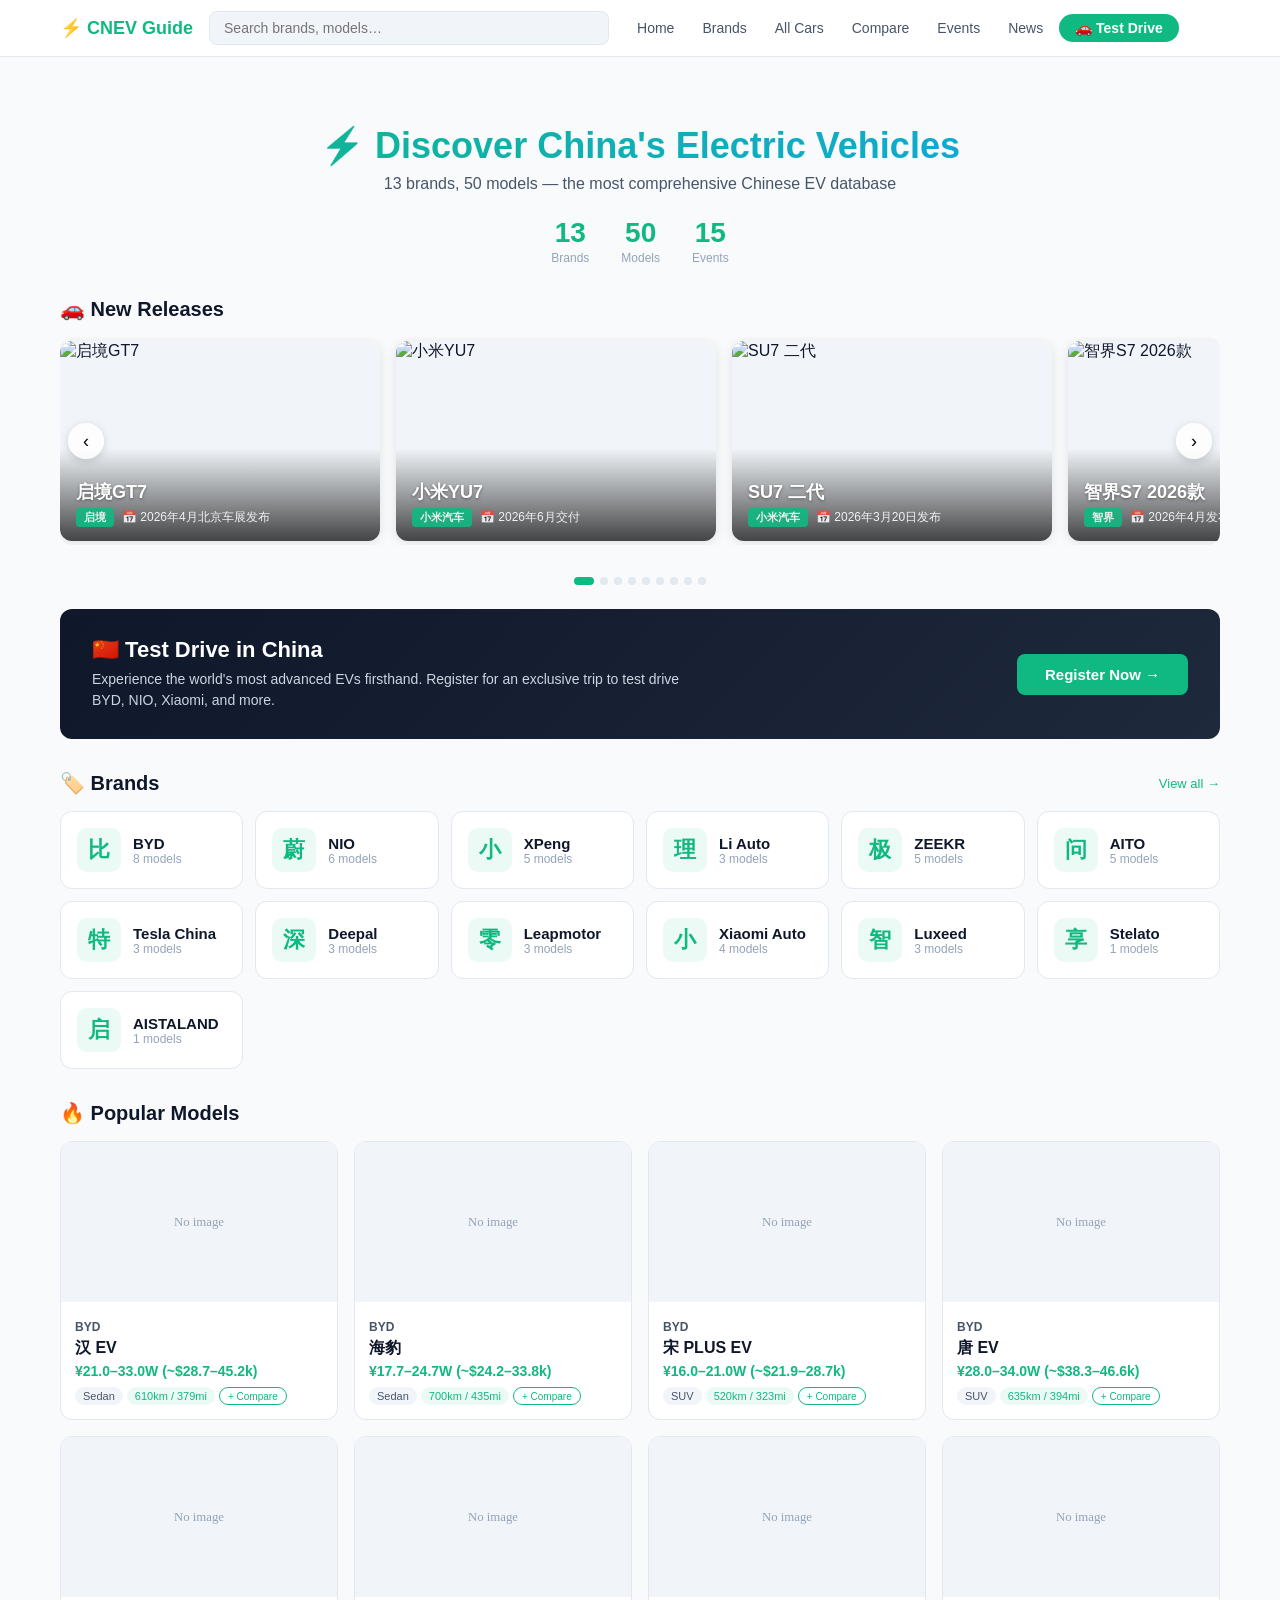
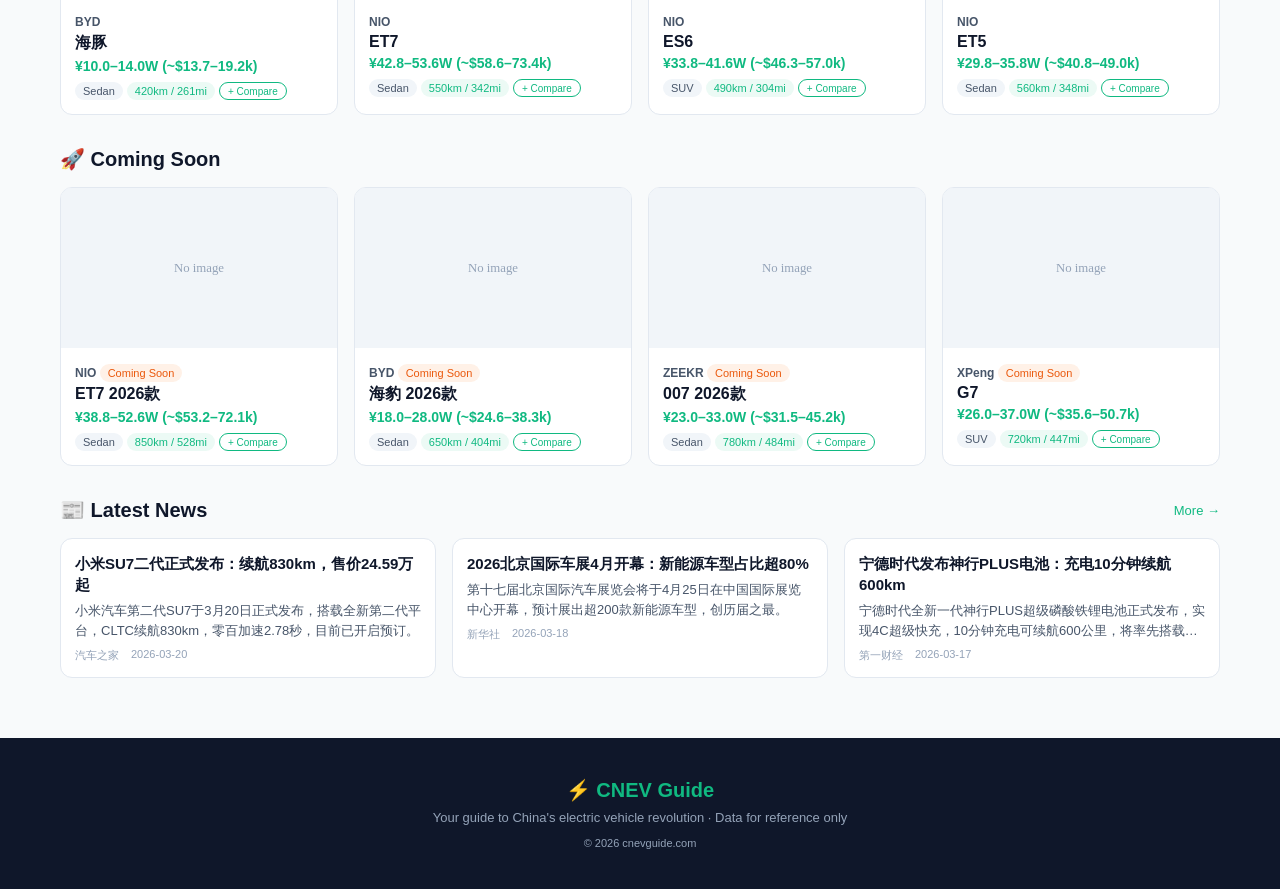
==== index.html @ f2f26138 "Initial commit: CNEV Guide - China EV discovery & test drive platform" ====
<!DOCTYPE html>
<html lang="en">
<head>
  <meta charset="UTF-8">
  <meta name="viewport" content="width=device-width, initial-scale=1.0">
  <title>CNEV Guide — Discover China's Electric Vehicles</title>
  <meta name="description" content="Your guide to China's best electric vehicles. Explore 60+ EVs from 13 brands, compare specs, and book a test drive trip to China. cnevguide.com">
  <link rel="stylesheet" href="css/style.css">
  <link rel="icon" href="data:image/svg+xml,<svg xmlns='http://www.w3.org/2000/svg' viewBox='0 0 100 100'><text y='.9em' font-size='90'>⚡</text></svg>">
</head>
<body>
  <!-- Nav -->
  <nav id="navbar">
    <div class="nav-inner">
      <a href="#/" class="nav-logo">⚡ CNEV Guide</a>
      <div class="nav-search">
        <input type="text" id="searchInput" placeholder="Search brands, models…" autocomplete="off">
        <div id="searchDropdown" class="search-dropdown hidden"></div>
      </div>
      <div class="nav-links" id="navLinks">
        <a href="#/">Home</a>
        <a href="#/brands">Brands</a>
        <a href="#/cars">All Cars</a>
        <a href="#/compare">Compare</a>
        <a href="#/events">Events</a>
        <a href="#/news">News</a>
        <a href="#/test-drive" class="nav-cta">🚗 Test Drive</a>
      </div>
      <button class="nav-menu-btn" id="menuBtn">☰</button>
    </div>
  </nav>

  <!-- Mobile menu -->
  <div id="mobileMenu" class="mobile-menu hidden">
    <a href="#/">Home</a>
    <a href="#/brands">Brands</a>
    <a href="#/cars">All Cars</a>
    <a href="#/compare">Compare</a>
    <a href="#/events">Events</a>
    <a href="#/news">News</a>
    <a href="#/test-drive">🚗 Test Drive in China</a>
  </div>

  <!-- Main content -->
  <main id="app"></main>

  <!-- Footer -->
  <footer>
    <div class="footer-inner">
      <div class="footer-brand">⚡ CNEV Guide</div>
      <p>Your guide to China's electric vehicle revolution · Data for reference only</p>
      <p class="footer-copy">&copy; 2026 cnevguide.com</p>
    </div>
  </footer>

  <!-- Compare floating button -->
  <div id="compareFloat" class="compare-float hidden">
    <span id="compareCount">0</span> to compare
    <button onclick="location.hash='#/compare'">Compare →</button>
  </div>

  <script src="js/data.js"></script>
  <script src="js/router.js"></script>
  <script src="js/pages.js"></script>
  <script src="js/compare.js"></script>
  <script src="js/app.js"></script>
</body>
</html>
---- css/style.css ----
:root {
  --pri: #10b981; --pri-h: #059669; --pri-l: rgba(16,185,129,.08);
  --bg: #f8fafb; --sf: #fff; --sf2: #f1f5f9;
  --tx: #0f172a; --tx2: #475569; --tx3: #94a3b8;
  --bd: #e2e8f0; --r: 12px;
  --shadow: 0 1px 3px rgba(0,0,0,.08);
  --shadow-lg: 0 8px 30px rgba(0,0,0,.1);
}
* { margin:0; padding:0; box-sizing:border-box; }
body { font-family:-apple-system,BlinkMacSystemFont,'Segoe UI',Roboto,sans-serif; background:var(--bg); color:var(--tx); }
a { color:inherit; text-decoration:none; }
img { max-width:100%; }
.hidden { display:none!important; }

/* Nav */
nav { position:sticky; top:0; z-index:100; background:rgba(255,255,255,.92); backdrop-filter:blur(12px); border-bottom:1px solid var(--bd); }
.nav-inner { max-width:1200px; margin:0 auto; padding:0 20px; height:56px; display:flex; align-items:center; gap:16px; }
.nav-logo { font-size:18px; font-weight:800; color:var(--pri); white-space:nowrap; }
.nav-search { flex:1; max-width:400px; position:relative; }
.nav-search input { width:100%; padding:8px 14px; border:1px solid var(--bd); border-radius:8px; font-size:14px; background:var(--sf2); outline:none; transition:.2s; }
.nav-search input:focus { border-color:var(--pri); background:#fff; box-shadow:0 0 0 3px var(--pri-l); }
.search-dropdown { position:absolute; top:100%; left:0; right:0; background:#fff; border:1px solid var(--bd); border-radius:8px; margin-top:4px; max-height:400px; overflow-y:auto; box-shadow:var(--shadow-lg); z-index:200; }
.search-item { display:flex; align-items:center; gap:10px; padding:10px 14px; cursor:pointer; transition:.15s; }
.search-item:hover { background:var(--pri-l); }
.search-item img { width:48px; height:32px; object-fit:cover; border-radius:4px; }
.search-item .si-info { flex:1; }
.search-item .si-name { font-weight:600; font-size:14px; }
.search-item .si-brand { font-size:12px; color:var(--tx2); }
.search-item .si-price { font-size:12px; color:var(--pri); font-weight:600; }
.nav-links { display:flex; gap:4px; }
.nav-links a { padding:6px 12px; border-radius:6px; font-size:14px; font-weight:500; color:var(--tx2); transition:.15s; }
.nav-links a:hover,.nav-links a.active { color:var(--pri); background:var(--pri-l); }
.nav-menu-btn { display:none; background:none; border:none; font-size:22px; cursor:pointer; }
.mobile-menu { position:fixed; top:56px; left:0; right:0; background:#fff; border-bottom:1px solid var(--bd); z-index:99; display:flex; flex-direction:column; padding:8px 0; box-shadow:var(--shadow-lg); }
.mobile-menu a { padding:12px 24px; font-size:15px; font-weight:500; }
.mobile-menu a:hover { background:var(--pri-l); color:var(--pri); }

/* Main */
main { max-width:1200px; margin:0 auto; padding:20px; min-height:calc(100vh - 160px); }

/* Footer */
footer { background:#0f172a; color:#94a3b8; padding:40px 20px; text-align:center; margin-top:40px; }
.footer-inner { max-width:1200px; margin:0 auto; }
.footer-brand { font-size:20px; font-weight:800; color:#10b981; margin-bottom:8px; }
footer p { font-size:13px; margin-top:4px; }
.footer-copy { margin-top:12px; font-size:11px; }

/* Hero */
.hero { text-align:center; padding:48px 0 32px; }
.hero h1 { font-size:36px; font-weight:800; background:linear-gradient(135deg,#10b981,#0ea5e9); -webkit-background-clip:text; -webkit-text-fill-color:transparent; }
.hero p { color:var(--tx2); font-size:16px; margin-top:8px; }
.hero-stats { display:flex; justify-content:center; gap:32px; margin-top:24px; }
.hero-stat { text-align:center; }
.hero-stat .num { font-size:28px; font-weight:800; color:var(--pri); }
.hero-stat .label { font-size:12px; color:var(--tx3); margin-top:2px; }

/* Section */
.section-title { font-size:20px; font-weight:700; margin-bottom:16px; display:flex; align-items:center; gap:8px; }
.section-title .more { font-size:13px; color:var(--pri); font-weight:500; margin-left:auto; }

/* Cards grid */
.card-grid { display:grid; grid-template-columns:repeat(auto-fill,minmax(260px,1fr)); gap:16px; }
.card { background:var(--sf); border-radius:var(--r); border:1px solid var(--bd); overflow:hidden; cursor:pointer; transition:.2s; }
.card:hover { transform:translateY(-3px); box-shadow:var(--shadow-lg); border-color:var(--pri); }
.card-img { width:100%; height:160px; object-fit:cover; background:var(--sf2); }
.card-body { padding:14px; }
.card-brand { font-size:12px; color:var(--tx2); font-weight:600; }
.card-name { font-size:16px; font-weight:700; margin:4px 0; }
.card-price { font-size:14px; color:var(--pri); font-weight:700; }
.card-tags { display:flex; flex-wrap:wrap; gap:4px; margin-top:8px; }
.tag { font-size:11px; padding:3px 8px; border-radius:12px; background:var(--pri-l); color:var(--pri); font-weight:500; }
.tag-gray { background:var(--sf2); color:var(--tx2); }
.tag-orange { background:rgba(249,115,22,.1); color:#ea580c; }
.tag-discontinued { background:#e5e7eb; color:#6b7280; }

/* Brand grid */
.brand-grid { display:grid; grid-template-columns:repeat(auto-fill,minmax(180px,1fr)); gap:12px; }
.brand-card { display:flex; align-items:center; gap:12px; padding:16px; background:var(--sf); border:1px solid var(--bd); border-radius:var(--r); cursor:pointer; transition:.2s; }
.brand-card:hover { border-color:var(--pri); box-shadow:var(--shadow); transform:translateY(-2px); }
.brand-logo { width:44px; height:44px; border-radius:10px; background:var(--pri-l); display:flex; align-items:center; justify-content:center; font-size:22px; font-weight:800; color:var(--pri); flex-shrink:0; overflow:hidden; }
.brand-logo img { width:36px; height:36px; object-fit:contain; }
.brand-info .b-name { font-weight:700; font-size:15px; }
.brand-info .b-count { font-size:12px; color:var(--tx3); }

/* Detail page */
.detail-hero { position:relative; border-radius:var(--r); overflow:hidden; margin-bottom:20px; }
.detail-hero img { width:100%; height:320px; object-fit:cover; }
.detail-hero-overlay { position:absolute; bottom:0; left:0; right:0; padding:20px; background:linear-gradient(transparent,rgba(0,0,0,.7)); color:#fff; }
.detail-hero-overlay h1 { font-size:28px; }
.detail-hero-overlay .price { font-size:20px; color:#34d399; font-weight:700; margin-top:4px; }
.detail-nav { display:flex; gap:0; border-bottom:1px solid var(--bd); margin-bottom:20px; overflow-x:auto; }
.detail-tab { padding:10px 16px; font-size:14px; font-weight:500; color:var(--tx2); cursor:pointer; border-bottom:2px solid transparent; white-space:nowrap; transition:.15s; }
.detail-tab:hover { color:var(--tx); }
.detail-tab.active { color:var(--pri); border-bottom-color:var(--pri); }
.spec-grid { display:grid; grid-template-columns:repeat(auto-fill,minmax(240px,1fr)); gap:12px; }
.spec-item { display:flex; justify-content:space-between; padding:10px 14px; background:var(--sf); border:1px solid var(--bd); border-radius:8px; }
.spec-item .spec-label { color:var(--tx2); font-size:13px; }
.spec-item .spec-val { font-weight:600; font-size:14px; }
.variant-tabs { display:flex; gap:6px; margin-bottom:16px; flex-wrap:wrap; }
.variant-tab { padding:6px 14px; border-radius:20px; border:1px solid var(--bd); font-size:13px; cursor:pointer; transition:.15s; background:var(--sf); }
.variant-tab:hover { border-color:var(--pri); }
.variant-tab.active { background:var(--pri); color:#fff; border-color:var(--pri); }
.gallery { display:flex; gap:8px; overflow-x:auto; padding-bottom:8px; }
.gallery img { height:200px; border-radius:8px; cursor:pointer; flex-shrink:0; object-fit:cover; }
.gallery img:hover { opacity:.85; }

/* Filter bar */
.filter-bar { display:flex; flex-wrap:wrap; gap:8px; margin-bottom:16px; padding:12px 16px; background:var(--sf); border:1px solid var(--bd); border-radius:var(--r); }
.filter-bar select,.filter-bar input { padding:6px 10px; border:1px solid var(--bd); border-radius:6px; font-size:13px; background:#fff; }
.filter-bar .filter-label { font-size:12px; color:var(--tx2); align-self:center; }
.filter-bar .btn-filter { padding:6px 14px; background:var(--pri); color:#fff; border:none; border-radius:6px; font-size:13px; font-weight:600; cursor:pointer; }
.filter-bar .btn-reset { padding:6px 14px; background:var(--sf2); color:var(--tx2); border:1px solid var(--bd); border-radius:6px; font-size:13px; cursor:pointer; }

/* Compare */
.compare-float { position:fixed; bottom:20px; right:20px; background:var(--pri); color:#fff; padding:10px 16px; border-radius:24px; display:flex; align-items:center; gap:10px; font-size:14px; font-weight:600; box-shadow:var(--shadow-lg); z-index:50; }
.compare-float button { background:#fff; color:var(--pri); border:none; padding:6px 14px; border-radius:16px; font-size:13px; font-weight:600; cursor:pointer; }
.compare-table { width:100%; border-collapse:collapse; font-size:13px; }
.compare-table th,.compare-table td { padding:10px 12px; border-bottom:1px solid var(--bd); text-align:left; }
.compare-table th { background:var(--sf2); font-weight:600; color:var(--tx2); position:sticky; left:0; z-index:1; min-width:100px; }
.compare-table td { min-width:180px; }
.compare-table td img { width:100%; height:120px; object-fit:cover; border-radius:6px; }
.compare-header { text-align:center; }
.compare-header .c-name { font-weight:700; font-size:15px; margin-top:6px; }
.compare-header .c-price { color:var(--pri); font-size:13px; font-weight:600; }
.compare-remove { background:none; border:none; color:#ef4444; cursor:pointer; font-size:12px; margin-top:4px; }
.compare-add { display:flex; flex-direction:column; align-items:center; justify-content:center; min-height:200px; border:2px dashed var(--bd); border-radius:var(--r); cursor:pointer; color:var(--tx3); font-size:14px; transition:.2s; }
.compare-add:hover { border-color:var(--pri); color:var(--pri); }
.compare-add-icon { font-size:32px; margin-bottom:8px; }
.compare-picker { position:fixed; inset:0; background:rgba(0,0,0,.5); z-index:200; display:flex; align-items:center; justify-content:center; }
.compare-picker-box { background:#fff; border-radius:var(--r); padding:20px; max-width:500px; width:90%; max-height:70vh; overflow-y:auto; }
.compare-picker-box h3 { margin-bottom:12px; }
.compare-picker-item { display:flex; align-items:center; gap:10px; padding:8px; border-radius:6px; cursor:pointer; transition:.1s; }
.compare-picker-item:hover { background:var(--pri-l); }
.compare-picker-item img { width:60px; height:40px; object-fit:cover; border-radius:4px; }
.add-compare-btn { font-size:10px; padding:2px 8px; border:1px solid var(--pri); color:var(--pri); border-radius:10px; cursor:pointer; background:none; transition:.15s; }
.add-compare-btn:hover { background:var(--pri); color:#fff; }
.add-compare-btn.added { background:#e5e7eb; color:#6b7280; border-color:#d1d5db; }
.highlight-best { background:rgba(16,185,129,.08); font-weight:700; color:var(--pri); }

/* Events & News */
.event-card { display:flex; gap:16px; padding:16px; background:var(--sf); border:1px solid var(--bd); border-radius:var(--r); margin-bottom:12px; transition:.2s; }
.event-card:hover { box-shadow:var(--shadow); }
.event-card img { width:200px; height:120px; object-fit:cover; border-radius:8px; flex-shrink:0; }
.event-info { flex:1; }
.event-info h3 { font-size:16px; margin-bottom:6px; }
.event-info p { font-size:13px; color:var(--tx2); line-height:1.5; }
.event-meta { display:flex; gap:12px; margin-top:8px; font-size:12px; color:var(--tx3); }
.news-grid { display:grid; grid-template-columns:repeat(auto-fill,minmax(300px,1fr)); gap:16px; }
.news-card { background:var(--sf); border:1px solid var(--bd); border-radius:var(--r); overflow:hidden; transition:.2s; }
.news-card:hover { box-shadow:var(--shadow); transform:translateY(-2px); }
.news-card img { width:100%; height:160px; object-fit:cover; }
.news-card-body { padding:14px; }
.news-card-body h3 { font-size:15px; font-weight:600; margin-bottom:6px; line-height:1.4; }
.news-card-body p { font-size:13px; color:var(--tx2); line-height:1.5; display:-webkit-box; -webkit-line-clamp:2; -webkit-box-orient:vertical; overflow:hidden; }
.news-meta { display:flex; gap:12px; margin-top:8px; font-size:11px; color:var(--tx3); }

/* Breadcrumb */
.breadcrumb { display:flex; gap:6px; font-size:13px; color:var(--tx3); margin-bottom:16px; }
.breadcrumb a { color:var(--tx2); }
.breadcrumb a:hover { color:var(--pri); }

/* Range slider */
.range-filter { display:flex; align-items:center; gap:8px; }
.range-filter input[type=range] { flex:1; }
.range-val { font-size:13px; font-weight:600; min-width:50px; }

/* Back btn */
.back-btn { display:inline-flex; align-items:center; gap:4px; font-size:14px; color:var(--tx2); margin-bottom:12px; cursor:pointer; }
.back-btn:hover { color:var(--pri); }

/* Loading */
.loading { text-align:center; padding:60px; color:var(--tx3); font-size:15px; }

/* Nav CTA */
.nav-cta { background:var(--pri)!important; color:#fff!important; border-radius:20px!important; padding:6px 16px!important; font-weight:600!important; }
.nav-cta:hover { background:var(--pri-h)!important; }

/* CTA Banner */
.cta-banner { display:flex; align-items:center; justify-content:space-between; gap:20px; padding:28px 32px; margin:24px 0 32px; background:linear-gradient(135deg,#0f172a,#1e293b); border-radius:var(--r); color:#fff; }
.cta-text h2 { font-size:22px; margin-bottom:6px; }
.cta-text p { font-size:14px; color:#cbd5e1; line-height:1.5; max-width:600px; }
.cta-btn { display:inline-block; background:var(--pri); color:#fff; padding:12px 28px; border-radius:8px; font-weight:700; font-size:15px; text-decoration:none; transition:.2s; border:none; cursor:pointer; white-space:nowrap; }
.cta-btn:hover { background:var(--pri-h); transform:translateY(-1px); }

/* Test Drive Page */
.td-hero { text-align:center; padding:40px 0 24px; }
.td-hero h1 { font-size:32px; font-weight:800; }
.td-hero p { color:var(--tx2); font-size:16px; margin-top:8px; max-width:640px; margin-left:auto; margin-right:auto; line-height:1.6; }
.td-features { display:grid; grid-template-columns:repeat(auto-fill,minmax(240px,1fr)); gap:16px; margin:32px 0; }
.td-feature { background:var(--sf); border:1px solid var(--bd); border-radius:var(--r); padding:24px; text-align:center; transition:.2s; }
.td-feature:hover { border-color:var(--pri); box-shadow:var(--shadow); transform:translateY(-3px); }
.td-icon { font-size:36px; margin-bottom:12px; }
.td-feature h3 { font-size:16px; font-weight:700; margin-bottom:6px; }
.td-feature p { font-size:13px; color:var(--tx2); line-height:1.5; }
.td-form-wrap { max-width:700px; margin:0 auto 40px; background:var(--sf); border:1px solid var(--bd); border-radius:var(--r); padding:32px; }
.td-form-wrap h2 { font-size:22px; margin-bottom:4px; }
.td-form .form-row { display:grid; grid-template-columns:1fr 1fr; gap:16px; }
.td-form .form-group { margin-bottom:16px; }
.td-form label { display:block; font-size:13px; font-weight:600; color:var(--tx2); margin-bottom:4px; }
.td-form input,.td-form select,.td-form textarea { width:100%; padding:10px 14px; border:1px solid var(--bd); border-radius:8px; font-size:14px; background:#fff; outline:none; transition:.2s; font-family:inherit; }
.td-form input:focus,.td-form select:focus,.td-form textarea:focus { border-color:var(--pri); box-shadow:0 0 0 3px var(--pri-l); }
.form-hint { font-size:11px; color:var(--tx3); margin-top:2px; display:block; }
.td-submit { width:100%; padding:14px; background:var(--pri); color:#fff; border:none; border-radius:8px; font-size:16px; font-weight:700; cursor:pointer; transition:.2s; margin-top:8px; }
.td-submit:hover { background:var(--pri-h); }

/* Responsive *//* ── Carousel ── */
.carousel { position:relative; margin-bottom:32px; overflow:hidden; border-radius:12px; }
.carousel-track { display:flex; gap:16px; overflow-x:auto; scroll-behavior:smooth; scrollbar-width:none; -webkit-overflow-scrolling:touch; padding:4px 0; }
.carousel-track::-webkit-scrollbar { display:none; }
.carousel-slide { min-width:320px; flex-shrink:0; border-radius:12px; overflow:hidden; cursor:pointer; position:relative; box-shadow:0 2px 12px rgba(0,0,0,.1); transition:transform .25s; }
.carousel-slide:hover { transform:translateY(-4px); box-shadow:0 6px 20px rgba(0,0,0,.15); }
.carousel-slide img { width:100%; height:200px; object-fit:cover; display:block; }
.carousel-slide .slide-info { position:absolute; bottom:0; left:0; right:0; padding:32px 16px 14px; background:linear-gradient(transparent,rgba(0,0,0,.72)); color:#fff; }
.carousel-slide .slide-info h3 { font-size:18px; margin:0 0 4px; font-weight:700; text-shadow:0 1px 3px rgba(0,0,0,.4); }
.carousel-slide .slide-info .slide-meta { font-size:12px; opacity:.9; display:flex; gap:8px; align-items:center; }
.carousel-slide .slide-info .slide-tag { background:var(--pri); padding:2px 8px; border-radius:4px; font-size:11px; font-weight:600; }
.carousel-nav { position:absolute; top:50%; transform:translateY(-50%); width:36px; height:36px; border-radius:50%; background:rgba(255,255,255,.85); border:none; font-size:18px; cursor:pointer; z-index:2; display:flex; align-items:center; justify-content:center; box-shadow:0 2px 8px rgba(0,0,0,.15); transition:background .2s; }
.carousel-nav:hover { background:#fff; }
.carousel-nav.prev { left:8px; }
.carousel-nav.next { right:8px; }
.carousel-dots { display:flex; justify-content:center; gap:6px; margin-top:10px; }
.carousel-dot { width:8px; height:8px; border-radius:50%; background:var(--bd); border:none; cursor:pointer; transition:all .2s; padding:0; }
.carousel-dot.active { background:var(--pri); width:20px; border-radius:4px; }
@media(max-width:768px) {
  .nav-links { display:none; }
  .nav-menu-btn { display:block; }
  .nav-search { max-width:none; }
  .hero h1 { font-size:24px; }
  .hero-stats { gap:16px; }
  .hero-stat .num { font-size:22px; }
  .card-grid { grid-template-columns:repeat(auto-fill,minmax(200px,1fr)); }
  .brand-grid { grid-template-columns:repeat(auto-fill,minmax(150px,1fr)); }
  .event-card { flex-direction:column; }
  .event-card img { width:100%; height:160px; }
  .detail-hero img { height:200px; }
  .filter-bar { gap:6px; }
  .compare-table { font-size:12px; }
  .compare-table td { min-width:140px; }
  .carousel-track { gap:12px; }
  .carousel-slide { min-width:280px; }
  .carousel-slide .slide-info h3 { font-size:16px; }
  .cta-banner { flex-direction:column; text-align:center; padding:20px; }
  .td-form .form-row { grid-template-columns:1fr; }
}
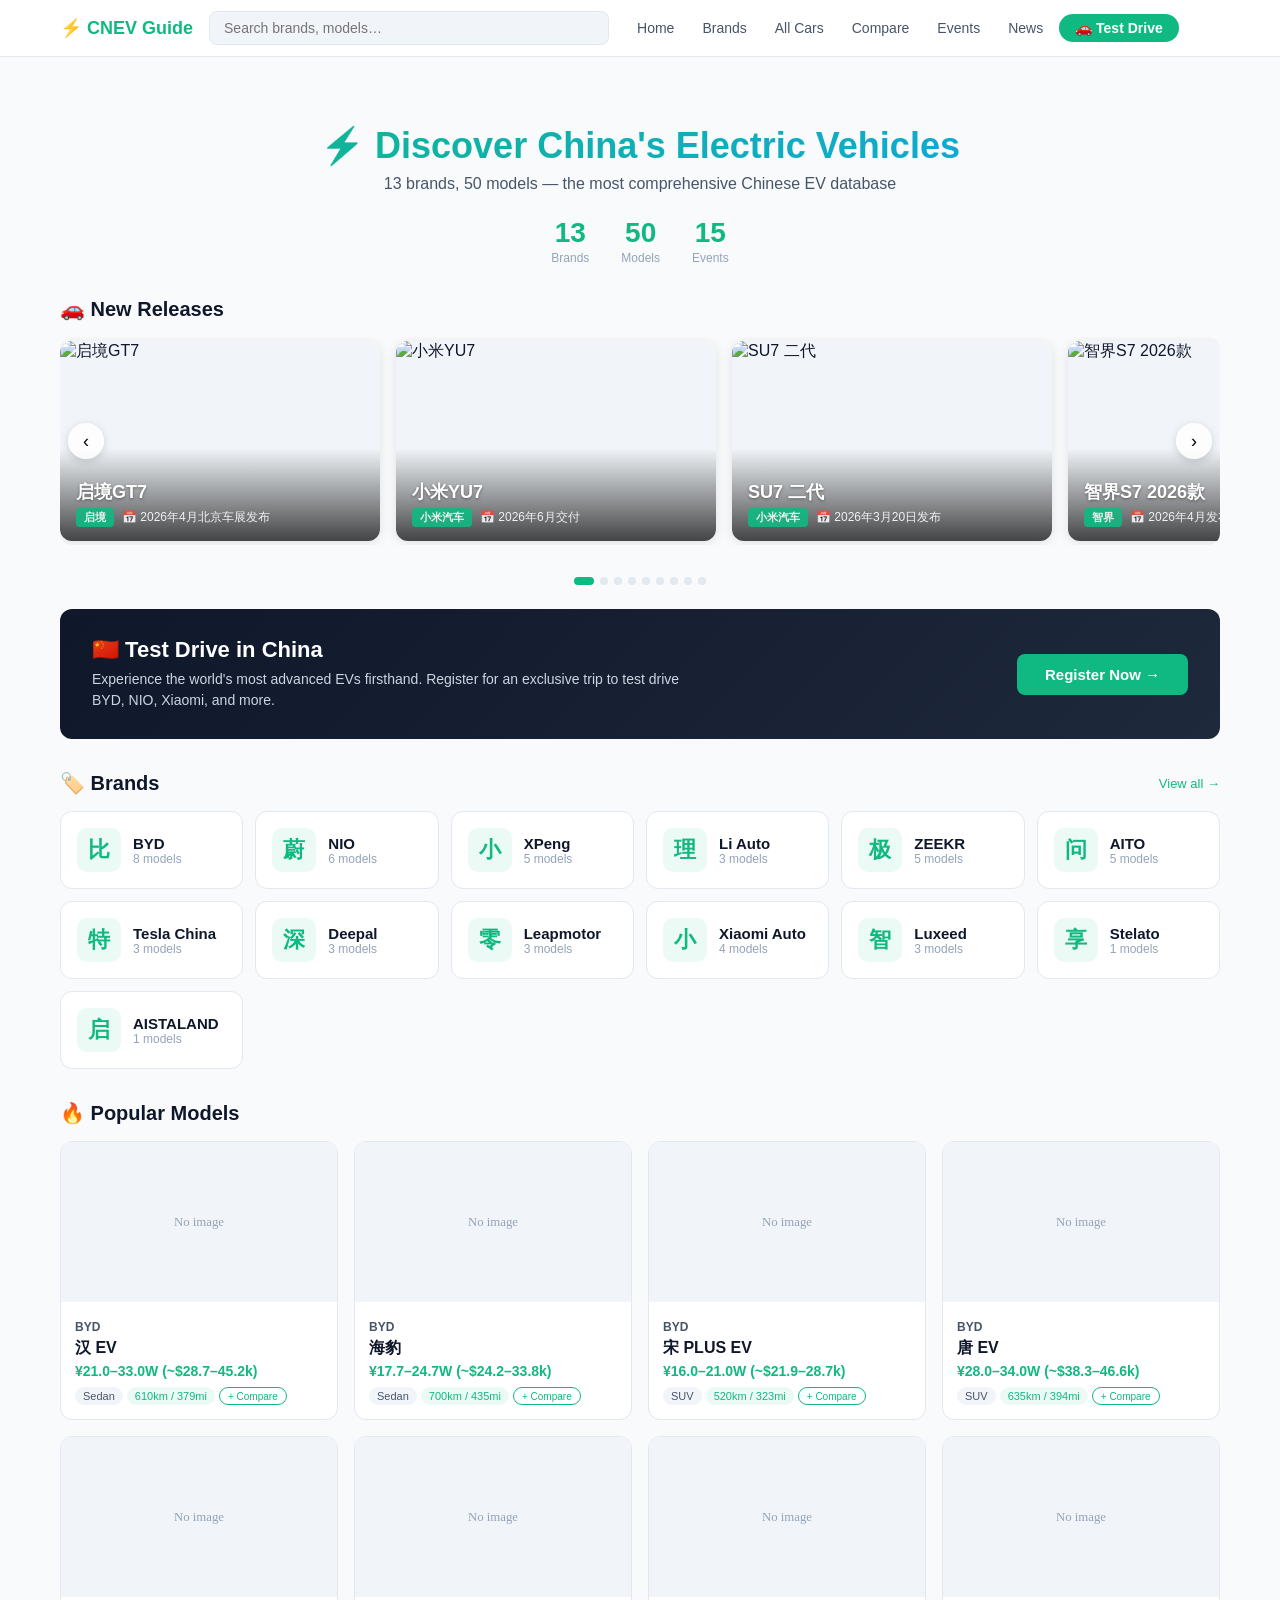
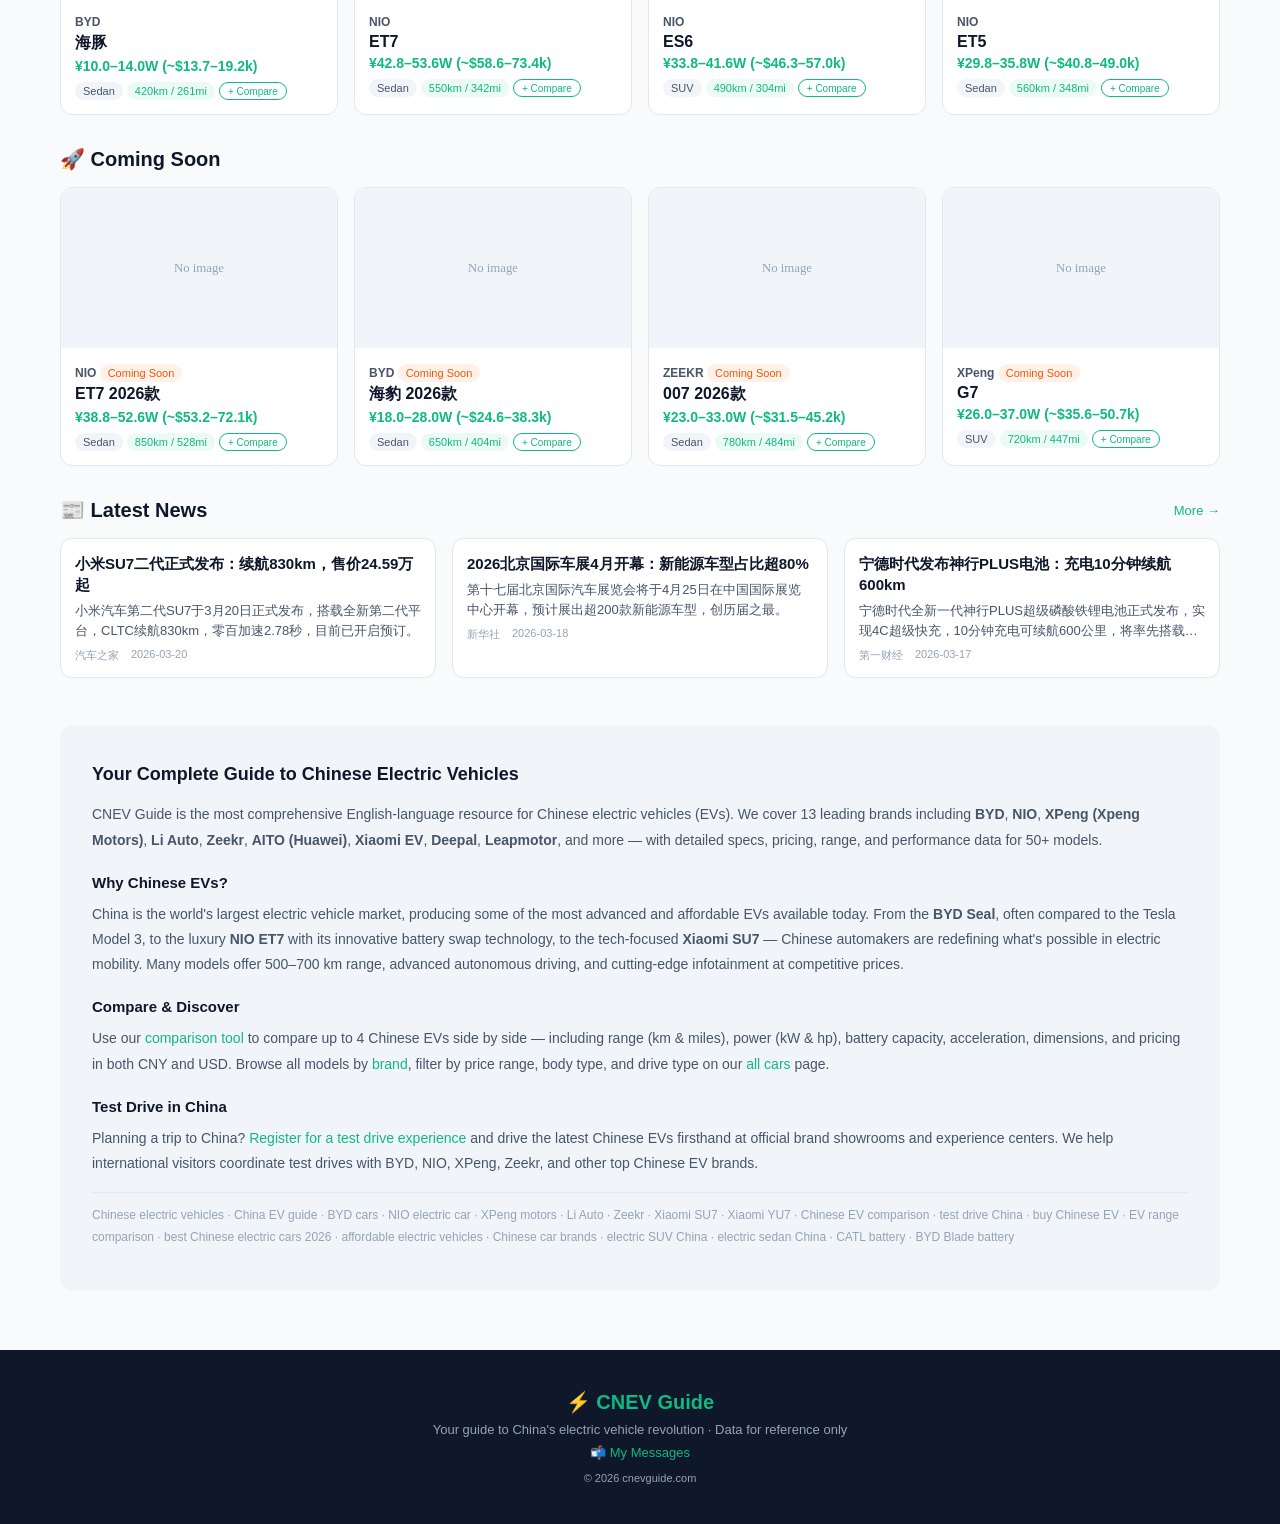
==== commit 93ce7157: "Add messaging system: admin↔user in-site messages" ====
--- a/index.html
+++ b/index.html
@@ -3,8 +3,49 @@
 <head>
   <meta charset="UTF-8">
   <meta name="viewport" content="width=device-width, initial-scale=1.0">
-  <title>CNEV Guide — Discover China's Electric Vehicles</title>
-  <meta name="description" content="Your guide to China's best electric vehicles. Explore 60+ EVs from 13 brands, compare specs, and book a test drive trip to China. cnevguide.com">
+  <title>CNEV Guide — Discover China's Electric Vehicles | BYD, NIO, XPeng & More</title>
+  <meta name="description" content="Your complete guide to Chinese electric vehicles. Explore 60+ EVs from BYD, NIO, XPeng, Li Auto & 10 more brands. Compare specs, prices, range & book a test drive trip to China.">
+  <meta name="keywords" content="Chinese electric vehicles, China EV, BYD, NIO, XPeng, Li Auto, Zeekr, test drive China, EV comparison, Chinese cars, electric car guide">
+  <link rel="canonical" href="https://cnevguide.com/">
+
+  <!-- Open Graph -->
+  <meta property="og:type" content="website">
+  <meta property="og:title" content="CNEV Guide — Discover China's Electric Vehicles">
+  <meta property="og:description" content="Explore 60+ Chinese EVs from 13 brands. Compare specs, prices, range & book a test drive trip to China.">
+  <meta property="og:url" content="https://cnevguide.com/">
+  <meta property="og:site_name" content="CNEV Guide">
+  <meta property="og:locale" content="en_US">
+
+  <!-- Twitter Card -->
+  <meta name="twitter:card" content="summary_large_image">
+  <meta name="twitter:title" content="CNEV Guide — Discover China's Electric Vehicles">
+  <meta name="twitter:description" content="Explore 60+ Chinese EVs from 13 brands. Compare specs, prices & book a test drive.">
+
+  <!-- Structured Data -->
+  <script type="application/ld+json">
+  {
+    "@context": "https://schema.org",
+    "@type": "WebSite",
+    "name": "CNEV Guide",
+    "url": "https://cnevguide.com/",
+    "description": "Your complete guide to Chinese electric vehicles. Explore 60+ EVs from 13 brands.",
+    "potentialAction": {
+      "@type": "SearchAction",
+      "target": "https://cnevguide.com/#/cars?q={search_term_string}",
+      "query-input": "required name=search_term_string"
+    }
+  }
+  </script>
+  <script type="application/ld+json">
+  {
+    "@context": "https://schema.org",
+    "@type": "Organization",
+    "name": "CNEV Guide",
+    "url": "https://cnevguide.com/",
+    "description": "Chinese Electric Vehicle discovery and test drive platform"
+  }
+  </script>
+
   <link rel="stylesheet" href="css/style.css">
   <link rel="icon" href="data:image/svg+xml,<svg xmlns='http://www.w3.org/2000/svg' viewBox='0 0 100 100'><text y='.9em' font-size='90'>⚡</text></svg>">
 </head>
@@ -49,6 +90,7 @@
     <div class="footer-inner">
       <div class="footer-brand">⚡ CNEV Guide</div>
       <p>Your guide to China's electric vehicle revolution · Data for reference only</p>
+      <p style="margin-top:8px;font-size:13px"><a href="#/messages" style="color:#10b981;text-decoration:none">📬 My Messages</a></p>
       <p class="footer-copy">&copy; 2026 cnevguide.com</p>
     </div>
   </footer>
--- a/css/style.css
+++ b/css/style.css
@@ -44,6 +44,15 @@
 .footer-brand { font-size:20px; font-weight:800; color:#10b981; margin-bottom:8px; }
 footer p { font-size:13px; margin-top:4px; }
 .footer-copy { margin-top:12px; font-size:11px; }
+
+/* SEO Footer */
+.seo-footer { margin-top:48px; padding:32px; background:var(--sf2); border-radius:var(--r); color:var(--tx2); font-size:14px; line-height:1.8; }
+.seo-footer h2 { font-size:18px; color:var(--tx); margin-bottom:12px; }
+.seo-footer h3 { font-size:15px; color:var(--tx); margin:16px 0 6px; }
+.seo-footer p { margin-bottom:10px; }
+.seo-footer a { color:var(--pri); text-decoration:none; }
+.seo-footer a:hover { text-decoration:underline; }
+.seo-footer .seo-keywords { font-size:12px; color:var(--tx3); margin-top:16px; padding-top:12px; border-top:1px solid var(--bd); }
 
 /* Hero */
 .hero { text-align:center; padding:48px 0 32px; }
